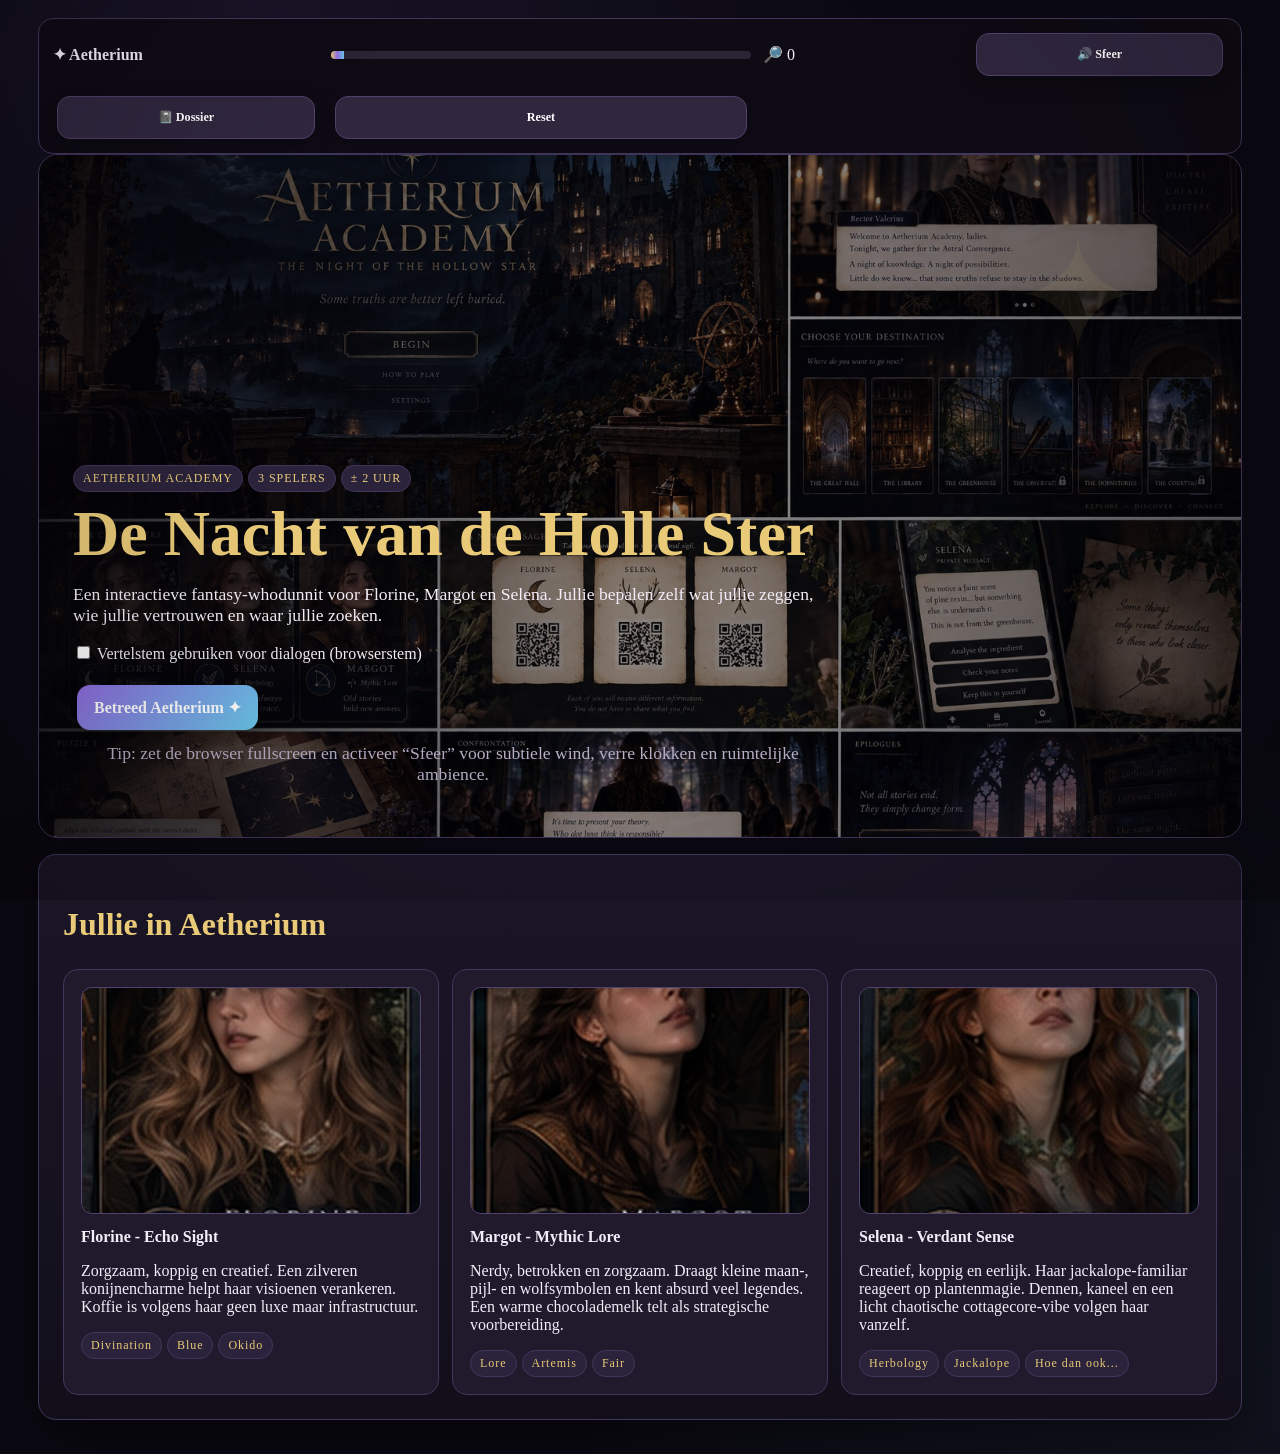
==== index.html @ 53d1f2f3 "eerste draft" ====
<!doctype html><html lang="nl"><head><meta charset="utf-8"><meta name="viewport" content="width=device-width,initial-scale=1">
<title>Aetherium Academy - De Nacht van de Holle Ster</title><link rel="stylesheet" href="assets/style.css"></head><body>
<audio id="ambienceAudio" src="assets/aetherium_ambience.wav" loop preload="auto"></audio>
<audio id="transitionAudio" src="assets/transition_chime.wav" preload="auto"></audio>
<div id="vignette"></div>
<div class="wrap">
<div class="hud"><strong>✦ Aetherium</strong><div class="progress"><div id="progressFill"></div></div><div>🔎 <span id="clueCount">0</span></div><button class="secondary tiny" id="soundBtn" onclick="toggleSound()">🔊 Sfeer</button><button class="secondary tiny" onclick="toggleClueDrawer()">📓 Dossier</button><button class="secondary tiny" onclick="resetGame()">Reset</button></div>

<section id="start" class="scene">
<div class="hero hero-photo" style="background-image:url('assets/academy.jpg')"><div><span class="tag">AETHERIUM ACADEMY</span><span class="tag">3 SPELERS</span><span class="tag">± 2 UUR</span>
<h1>De Nacht van de Holle Ster</h1><p>Een interactieve fantasy-whodunnit voor Florine, Margot en Selena. Jullie bepalen zelf wat jullie zeggen, wie jullie vertrouwen en waar jullie zoeken.</p>
<label><input id="voiceToggle" type="checkbox" style="width:auto"> Vertelstem gebruiken voor dialogen (browserstem)</label><br><br>
<button id="startBtn" disabled onclick="startGame()">Betreed Aetherium ✦</button><p class="choice-note">Tip: zet de browser fullscreen en activeer “Sfeer” voor subtiele wind, verre klokken en ruimtelijke ambience.</p></div></div>
<div class="panel">
<h2>Jullie in Aetherium</h2>
<div class="grid">
<div class="card"><img class="npc-photo" style="aspect-ratio:3/2" src="assets/florine_portrait.jpg"><strong>Florine - Echo Sight</strong><p>Zorgzaam, koppig en creatief. Een zilveren konijnencharme helpt haar visioenen verankeren. Koffie is volgens haar geen luxe maar infrastructuur.</p><span class="tag">Divination</span><span class="tag">Blue</span><span class="tag">Okido</span></div>
<div class="card"><img class="npc-photo" style="aspect-ratio:3/2" src="assets/margot_portrait.jpg"><strong>Margot - Mythic Lore</strong><p>Nerdy, betrokken en zorgzaam. Draagt kleine maan-, pijl- en wolfsymbolen en kent absurd veel legendes. Een warme chocolademelk telt als strategische voorbereiding.</p><span class="tag">Lore</span><span class="tag">Artemis</span><span class="tag">Fair</span></div>
<div class="card"><img class="npc-photo" style="aspect-ratio:3/2" src="assets/selena_portrait.jpg"><strong>Selena - Verdant Sense</strong><p>Creatief, koppig en eerlijk. Haar jackalope-familiar reageert op plantenmagie. Dennen, kaneel en een licht chaotische cottagecore-vibe volgen haar vanzelf.</p><span class="tag">Herbology</span><span class="tag">Jackalope</span><span class="tag">Hoe dan ook...</span></div>
</div></div></section>

<section id="dialogue" class="scene hidden"><div class="dialogue-shell">
<div class="dialogue-stage" id="dialogueStage"></div><div class="timerline" id="dialogueTimer"></div>
<div class="controls"><button id="pauseBtn" class="secondary" onclick="pauseDialogue()">⏸ Pauze</button><button class="secondary" onclick="skipLine()">⏩ Volgende zin</button></div>
</div></section>

<section id="deathBeat" class="scene hidden"><div class="panel center"><div class="icon">🔔</div><h2>23:17</h2><p>De derde klokslag sterft weg. Er volgt een doffe dreun vanuit de noordtoren.</p><button onclick="goDeath()">Naar het observatorium</button></div></section>

<section id="observatory" class="scene hidden"><div class="panel"><h2>Het observatorium</h2><img class="scene-image" src="assets/observatory.jpg" alt="Observatorium van Aetherium">
<p>Onderzoek de scène. Jullie mogen zelf bespreken wat jullie denken; jullie personages krijgen geen voorgeschreven dialoog.</p>
<div class="grid">
<div class="card clickable" data-inspect="cup" onclick="inspect('cup')"><div class="icon">🥂</div><strong>De beker</strong><p>Een klassiek verdacht object.</p></div>
<div class="card clickable" data-inspect="floor" onclick="inspect('floor')"><div class="icon">✦</div><strong>Vloer & lectern</strong><p>Messing, steen en een vreemde verkleuring.</p></div>
<div class="card clickable" data-inspect="lens" onclick="inspect('lens')"><div class="icon">🔭</div><strong>De grote lens</strong><p>Oud mechanisme met gegraveerde markeringen.</p></div>
<div class="card clickable" data-inspect="note" onclick="inspect('note')"><div class="icon">📜</div><strong>Gescheurde notitie</strong><p>Bij Veynes hand.</p></div>
</div><div id="inspectResult" class="notice" style="margin-top:14px">Klik een element om het nader te bekijken.</div>
<br><button id="leaveObs" disabled onclick="leaveObservatory()">Ga verder zodra jullie genoeg bekeken hebben</button></div></section>

<section id="explore1" class="scene hidden"><div class="panel"><h2>Eerste onderzoek</h2><p>Kies twee plaatsen. Wat jullie overslaan, blijft voorlopig onbekend.</p>
<div class="grid">
<div class="card clickable" data-loc="archive" onclick="visit('archive')"><img class="npc-photo" style="aspect-ratio:16/9" src="assets/library.jpg"><div class="icon">📚</div><strong>Verboden Archief</strong><p>Onderhoudsregisters en afgesloten dossiers.</p></div>
<div class="card clickable" data-loc="greenhouse" onclick="visit('greenhouse')"><img class="npc-photo" style="aspect-ratio:16/9" src="assets/greenhouse.jpg"><div class="icon">🌿</div><strong>Maanserre</strong><p>Kruiden, geursporen en glazen kassen.</p></div>
<div class="card clickable" data-loc="alchemy" onclick="visit('alchemy')"><img class="npc-photo" style="aspect-ratio:16/9" src="assets/alchemy.jpg"><div class="icon">⚗️</div><strong>Alchemiepracticum</strong><p>Instrumenten, poeders en studentenwerk.</p></div>
<div class="card clickable" data-loc="hall" onclick="visit('hall')"><img class="npc-photo" style="aspect-ratio:16/9" src="assets/hall.jpg"><div class="icon">🕯️</div><strong>Grote Hal</strong><p>Getuigen, geruchten en halve waarheden.</p></div>
</div><div id="exploreResult" style="margin-top:14px"></div></div></section>

<section id="phone1" class="scene hidden"><div class="panel"><h2>Persoonlijke echo</h2><p>Ieder scant alleen haar eigen QR-code. Lees wat je krijgt in stilte. <strong>Je mag zelf kiezen of je dit deelt.</strong></p>
<div class="phone-grid">
<div class="phone-card"><img class="npc-photo" style="aspect-ratio:3/2;max-height:145px" src="assets/florine_portrait.jpg"><h3>Florine</h3><img id="qr-1-florine"><br><a id="link-1-florine" target="_blank">Open zonder QR</a></div>
<div class="phone-card"><img class="npc-photo" style="aspect-ratio:3/2;max-height:145px" src="assets/margot_portrait.jpg"><h3>Margot</h3><img id="qr-1-margot"><br><a id="link-1-margot" target="_blank">Open zonder QR</a></div>
<div class="phone-card"><img class="npc-photo" style="aspect-ratio:3/2;max-height:145px" src="assets/selena_portrait.jpg"><h3>Selena</h3><img id="qr-1-selena"><br><a id="link-1-selena" target="_blank">Open zonder QR</a></div>
</div><hr><p>Wanneer iedereen klaar is, voer je alleen de code in die op je telefoon staat.</p>
<div class="choicegrid"><input id="1-f" placeholder="Florine code"><input id="1-m" placeholder="Margot code"><input id="1-s" placeholder="Selena code"></div>
<p id="1-error" style="color:var(--red)"></p><button onclick="submitPhone(1)">Verder</button></div></section>

<section id="puzzle1" class="scene hidden"><div class="panel">
<h2>Puzzel 1 - De onbetrouwbare tijdlijn</h2>
<p><span class="printcue">OPEN PRINTBLAD A</span></p>
<p>Dit keer is alleen de klokafwijking vinden niet genoeg. Corrigeer de tijden, tel de looptijden op en bepaal welk toegangsvenster werkelijk bestaat.</p>
<div class="puzzlebox">
<label>1. Afwijking van de foutieve klok</label>
<select id="p1offset"><option value="">Kies...</option><option value="3">3 min</option><option value="5">5 min</option><option value="7">7 min</option><option value="9">9 min</option></select><br><br>
<label>2. Werkelijk bruikbaar toegangsvenster</label>
<select id="p1window"><option value="">Kies...</option><option value="2304-2308">23:04-23:08</option><option value="2308-2312">23:08-23:12</option><option value="2311-2315">23:11-23:15</option><option value="2313-2317">23:13-23:17</option></select><br><br>
<label>3. Wie kan die route zonder extra ward-check nemen?</label>
<select id="p1route"><option value="">Kies...</option><option value="student">Elke student</option><option value="faculty">Alleen docenten</option><option value="prefect">Iemand met verhoogde academietoegang</option><option value="none">Niemand</option></select>
<br><button onclick="checkPuzzle1()">Controleer volledige reconstructie</button><p id="p1feedback"></p>
</div><button id="p1next" disabled onclick="show('puzzle2')">Verder</button></div></section>

<section id="puzzle2" class="scene hidden"><div class="panel">
<h2>Puzzel 2 - Het materiaalprofiel</h2>
<p><span class="printcue">OPEN PRINTBLAD B</span></p>
<p>Koppel drie sporen aan hun meest waarschijnlijke functie. Gebruik ook wat jullie eventueel via persoonlijke informatie weten.</p>
<div class="puzzlebox">
<label>Dennenhars</label><select id="p2a"><option value="">Kies...</option><option value="paper">Conservering / hechting</option><option value="poison">Drinkbaar gif</option><option value="healing">Genezing</option></select><br><br>
<label>Lumenkrijt</label><select id="p2b"><option value="">Kies...</option><option value="alignment">Markering / uitlijning</option><option value="perfume">Parfum</option><option value="sedative">Verdoving</option></select><br><br>
<label>Stabilisatorhars</label><select id="p2c"><option value="">Kies...</option><option value="protection">Bescherming bij instrumentwerk</option><option value="tea">Thee-ingrediënt</option><option value="ink">Schrijfinkt</option></select>
<br><button onclick="checkPuzzle2()">Controleer koppelingen</button><p id="p2feedback"></p>
</div><button id="p2next" disabled onclick="show('social')">Naar de getuigen</button></div></section>

<section id="social" class="scene hidden"><div class="panel">
<h2>Onderzoek de klas</h2>
<p>Iedereen heeft iets te verbergen. Jullie mogen <strong>drie personen uitgebreid spreken</strong>. Kies zelf wie en waarover jullie doorvragen.</p>
<p class="muted">Gesproken: <span id="interviewCount">0</span>/3. Een leugen betekent niet automatisch moord.</p>
<div class="npc-grid">
<div class="npc clickable" data-person="Rowan Vale" onclick="openInterview('Rowan Vale')"><img class="npc-photo" src="assets/rowan.jpg"><div class="npc-name">Rowan Vale</div><div class="npc-role">Duelling Society</div><p>Brutaal, charmant, en aantoonbaar niet altijd waarheidsgetrouw.</p></div>
<div class="npc clickable" data-person="Kestrel Ardan" onclick="openInterview('Kestrel Ardan')"><img class="npc-photo" src="assets/kestrel.jpg"><div class="npc-name">Kestrel Ardan</div><div class="npc-role">Student Archivist</div><p>Heeft toegang tot plekken waar gewone studenten niet horen te komen.</p></div>
<div class="npc clickable" data-person="Maeve Sol" onclick="openInterview('Maeve Sol')"><img class="npc-photo" src="assets/maeve.jpg"><div class="npc-name">Maeve Sol</div><div class="npc-role">Healing Wing</div><p>Haar officiële logboek klopt niet helemaal.</p></div>
<div class="npc clickable" data-person="Elias Thorne" onclick="openInterview('Elias Thorne')"><img class="npc-photo" src="assets/elias.jpg"><div class="npc-name">Elias Thorne</div><div class="npc-role">Alchemy Assistant</div><p>Had toegang tot materiaal dat vanavond opduikt.</p></div>
<div class="npc clickable" data-person="Lyra Voss" onclick="openInterview('Lyra Voss')"><div class="icon">⚜️</div><div class="npc-name">Lyra Voss</div><div class="npc-role">Senior Prefect</div><p>Beheert toegang, wards en disciplinaire registraties.</p></div>
<div class="npc clickable" data-person="Professor Ilyra Fen" onclick="openInterview('Professor Ilyra Fen')"><div class="icon">✦</div><div class="npc-name">Professor Ilyra Fen</div><div class="npc-role">Transmutation</div><p>Heeft al één verklaring moeten corrigeren.</p></div>
</div>
<div class="notice" style="margin-top:15px">Na drie gesprekken verschijnt automatisch het volgende persoonlijke moment wanneer jullie terugkeren naar dit scherm.</div>
</div></section>

<section id="interviewScene" class="scene hidden"><div class="panel">
<h2 id="interviewName">Getuige</h2>
<p>Jullie bepalen zelf hoe jullie reageren. Kies alleen welk onderwerp jullie aansnijden; de website schrijft niets voor namens Florine, Margot of Selena.</p>
<div class="choicegrid">
<button onclick="askInterview('timeline')">Vraag naar tijd & locatie</button>
<button onclick="askInterview('victim')">Vraag naar Veyne</button>
<button onclick="askInterview('secret')">Confronteer met wat niet klopt</button>
</div>
<div id="interviewResponses" class="dialogue-stage" style="min-height:260px;margin-top:15px"></div>
<button id="interviewDone" class="hidden" onclick="leaveInterview()">Gesprek afronden</button>
</div></section>

<section id="phone2" class="scene hidden"><div class="panel"><h2>Wie zoek je op?</h2><p>Scan je persoonlijke QR. Kies privé bij wie jij antwoorden zou zoeken.</p>
<div class="phone-grid">
<div class="phone-card"><img class="npc-photo" style="aspect-ratio:3/2;max-height:145px" src="assets/florine_portrait.jpg"><h3>Florine</h3><img id="qr-2-florine"><br><a id="link-2-florine" target="_blank">Open</a></div>
<div class="phone-card"><img class="npc-photo" style="aspect-ratio:3/2;max-height:145px" src="assets/margot_portrait.jpg"><h3>Margot</h3><img id="qr-2-margot"><br><a id="link-2-margot" target="_blank">Open</a></div>
<div class="phone-card"><img class="npc-photo" style="aspect-ratio:3/2;max-height:145px" src="assets/selena_portrait.jpg"><h3>Selena</h3><img id="qr-2-selena"><br><a id="link-2-selena" target="_blank">Open</a></div></div>
<hr><div class="choicegrid"><input id="2-f" placeholder="Florine code"><input id="2-m" placeholder="Margot code"><input id="2-s" placeholder="Selena code"></div>
<p id="2-error" style="color:var(--red)"></p><button onclick="submitPhone(2)">Verder</button></div></section>

<section id="puzzle3" class="scene hidden"><div class="panel"><h2>Puzzel 3 - Het verborgen onderhoudssigil</h2>
<p><span class="printcue">OPEN PRINTBLAD C</span></p><p>Knip of leg de drie fragmenten over elkaar volgens de maansymbolen. Er verschijnt één woord.</p>
<div class="puzzlebox"><input id="p3answer" placeholder="Welk woord verschijnt?"><button onclick="checkPuzzle3()">Controleer</button><p id="p3feedback"></p></div>
<button id="p3next" disabled onclick="beginTwist()">Verder</button></div></section>

<section id="splitChoice" class="scene hidden"><div class="panel"><h2>De toren reageert</h2><p>Jullie beslissen zelf hoe jullie handelen.</p>
<div class="choicegrid"><button onclick="chooseSplit('together')">Blijf samen en ga omhoog</button><button onclick="chooseSplit('pair')">Twee naar de toren, één naar het archief</button><button onclick="chooseSplit('split')">Splits volledig op</button></div></div></section>

<section id="phone3" class="scene hidden"><div class="panel"><h2>Individuele scène</h2><p>Iedere speler krijgt nu iets anders te zien. Houd je telefoon bij je; daarna komen jullie terug samen.</p>
<div class="phone-grid">
<div class="phone-card"><img class="npc-photo" style="aspect-ratio:3/2;max-height:145px" src="assets/florine_portrait.jpg"><h3>Florine</h3><img id="qr-3-florine"><br><a id="link-3-florine" target="_blank">Open</a></div>
<div class="phone-card"><img class="npc-photo" style="aspect-ratio:3/2;max-height:145px" src="assets/margot_portrait.jpg"><h3>Margot</h3><img id="qr-3-margot"><br><a id="link-3-margot" target="_blank">Open</a></div>
<div class="phone-card"><img class="npc-photo" style="aspect-ratio:3/2;max-height:145px" src="assets/selena_portrait.jpg"><h3>Selena</h3><img id="qr-3-selena"><br><a id="link-3-selena" target="_blank">Open</a></div></div>
<hr><div class="choicegrid"><input id="3-f" placeholder="Florine code"><input id="3-m" placeholder="Margot code"><input id="3-s" placeholder="Selena code"></div>
<p id="3-error" style="color:var(--red)"></p><button onclick="submitPhone(3)">Herenig de groep</button></div></section>

<section id="puzzle4" class="scene hidden"><div class="panel">
<h2>Puzzel 4 - Wie liegt, en waarom?</h2>
<p><span class="printcue">OPEN PRINTBLAD D</span></p>
<p>Niet één maar meerdere verklaringen bevatten een probleem. Combineer architectuur, toegang en nevengeheimen.</p>
<div class="puzzlebox">
<label>1. Welke uitspraak bevat een fysiek onmogelijk lichtdetail?</label>
<select id="p4impossible"><option value="">Kies...</option><option value="fenlight">De uitspraak over de oostcorridor</option><option value="maevelog">De infirmary-uitspraak</option><option value="eliasmat">De materiaaluitspraak</option></select><br><br>
<label>2. Welke andere uitspraak botst met een officieel register, maar kan door een verborgen route verklaard worden?</label>
<select id="p4conflict"><option value="">Kies...</option><option value="rowanlog">De trap-/prefectlog</option><option value="fenlight">De raamrichting</option><option value="eliasmat">Het practicumregister</option></select><br><br>
<label>3. Wat is de juiste detectiveconclusie?</label>
<select id="p4conclusion"><option value="">Kies...</option><option value="killer">Iedere leugenaar is dader</option><option value="secrets">Verschillende leugens kunnen verschillende geheimen beschermen</option><option value="ignore">Getuigenverklaringen zijn nutteloos</option></select>
<button onclick="checkPuzzle4()">Controleer redenering</button><p id="p4feedback"></p>
</div><button id="p4next" disabled onclick="show('evidenceBoard')">Naar de reconstructie</button></div></section>

<section id="evidenceBoard" class="scene hidden"><div class="panel"><h2>Puzzel 5 - Reconstructie</h2>
<p><span class="printcue">OPEN PRINTBLAD E</span></p><p>Dit is geen codepuzzel. Leg alle kernbevindingen samen. Jullie mogen discussiëren zolang jullie willen.</p>
<div class="evidence">
<div class="ev">✦ Brandspoor op een onverwachte plaats</div><div class="ev">🕰️ Eén klok liegt</div><div class="ev">⚗️ Materiaalsporen hebben een technische functie</div><div class="ev">◐ Onderhoudssigil</div><div class="ev">🪟 Eén verklaring botst met de architectuur</div>
</div><br><button onclick="finalSetup()">Wij zijn klaar om iemand te beschuldigen</button></div></section>

<section id="accuse" class="scene hidden"><div class="panel"><h2>De beschuldiging</h2><p>Kies samen. Jullie moeten dader, methode én motief juist hebben.</p>
<div class="grid">
<div><label>Wie?</label><select id="accCulprit"><option value="">Kies...</option><option>Rowan Vale</option><option>Kestrel Ardan</option><option>Maeve Sol</option><option>Elias Thorne</option><option>Lyra Voss</option><option>Professor Ilyra Fen</option><option>Rector Cael</option></select></div>
<div><label>Hoe?</label><select id="accMethod"><option value="">Kies...</option><option value="poison">Vergif in Veynes drank</option><option value="lens">Sabotage van astronomische apparatuur</option><option value="spell">Directe aanvalsspreuk</option><option value="artifact">Vervloekt draagbaar artefact</option></select></div>
<div><label>Waarom?</label><select id="accMotive"><option value="">Kies...</option><option value="jealousy">Romantische jaloezie</option><option value="grades">Wraak om beoordelingen</option><option value="expose">Voorkomen dat Veyne een geheim onthulde</option><option value="inherit">Erfenis / geld</option></select></div>
</div><button class="danger" onclick="accuse()">Dien de beschuldiging in</button><p id="accFeedback"></p><button id="revealBtn" class="hidden" onclick="reveal()">Onthul de waarheid</button></div></section>

<section id="revealScene" class="scene hidden"><div class="panel"><div id="revealText"></div><hr><h2>En daarna...</h2><div id="epilogues" class="grid"></div><p class="center muted">Einde van De Nacht van de Holle Ster.</p></div></section>

<div id="clueDrawer" class="clue-drawer hidden">
  <div class="clue-drawer-inner">
    <div class="drawer-head"><h2>Onderzoeksdossier</h2><button class="secondary" onclick="toggleClueDrawer()">Sluit</button></div>
    <p class="muted">Alleen bevindingen die jullie werkelijk ontdekt hebben verschijnen hier.</p>
    <div id="drawerEvidence" class="evidence"></div>
  </div>
</div>
</div><script src="assets/game.js"></script></body></html>
---- assets/style.css ----
:root{
  --bg:#0b0912; --panel:#171321; --panel2:#211a2d; --line:#43365c;
  --text:#f3edf8; --muted:#b8aec6; --gold:#e9ca78; --violet:#916de0;
  --cyan:#68c7e9; --green:#7fd09b; --red:#d77385; --shadow:rgba(0,0,0,.5);
}
*{box-sizing:border-box}
html,body{margin:0;min-height:100%;background:
 radial-gradient(circle at 20% 0%,rgba(145,109,224,.10),transparent 34%),
 radial-gradient(circle at 90% 90%,rgba(104,199,233,.07),transparent 34%),var(--bg);
 color:var(--text);font-family:Georgia,"Times New Roman",serif}
body{min-height:100vh}
a{color:var(--cyan)}
.wrap{max-width:1240px;margin:auto;padding:18px}
.hidden{display:none!important}
.center{text-align:center}.muted{color:var(--muted)}.small{font-size:.88rem}.tiny{font-size:.76rem}
.panel{background:linear-gradient(180deg,rgba(27,22,39,.97),rgba(18,15,27,.97));
 border:1px solid var(--line);border-radius:18px;padding:24px;margin:16px 0;
 box-shadow:0 18px 60px var(--shadow)}
.hero{min-height:67vh;border-radius:20px;border:1px solid var(--line);display:flex;align-items:end;
 padding:34px;background:
 linear-gradient(rgba(5,5,10,.10),rgba(5,5,10,.86)),
 radial-gradient(circle at 50% 15%,rgba(98,84,146,.65),rgba(16,12,25,.9) 42%,#08070c 85%);
 position:relative;overflow:hidden}
.hero:after{content:"✦";position:absolute;right:8%;top:7%;font-size:10rem;color:rgba(233,202,120,.08)}
.hero h1{font-size:clamp(2.2rem,5vw,4.6rem);line-height:1;margin:10px 0;color:var(--gold)}
.hero p{font-size:1.1rem;max-width:760px}
h1,h2,h3{font-weight:600}h2{color:var(--gold);font-size:2rem}
.tag{display:inline-block;padding:5px 9px;border-radius:999px;background:#2b233b;color:var(--gold);
 border:1px solid var(--line);font-size:.75rem;letter-spacing:.08em;margin-right:5px}
button{font:inherit;cursor:pointer;border:0;border-radius:13px;padding:13px 17px;color:white;font-weight:bold;
 background:linear-gradient(135deg,var(--violet),var(--cyan));box-shadow:0 6px 18px rgba(0,0,0,.25);
 transition:.18s;margin:4px}
button:hover{transform:translateY(-1px)}
button.secondary{background:#30273f;border:1px solid #504169}
button.danger{background:linear-gradient(135deg,#8b3a50,#ce687b)}
button:disabled{opacity:.35;cursor:not-allowed;transform:none}
.hud{position:sticky;top:8px;z-index:50;display:grid;grid-template-columns:auto minmax(120px,420px) auto auto;
 gap:12px;align-items:center;background:rgba(15,12,22,.95);backdrop-filter:blur(10px);
 border:1px solid var(--line);border-radius:15px;padding:10px 14px}
.progress{height:8px;background:#2a2434;border-radius:999px;overflow:hidden}
.progress div{height:100%;width:3%;background:linear-gradient(90deg,var(--gold),var(--violet),var(--cyan));transition:.5s}
.dialogue-shell{min-height:72vh;display:flex;flex-direction:column;justify-content:flex-end}
.dialogue-stage{min-height:500px;border-radius:17px;padding:26px;display:flex;flex-direction:column;justify-content:flex-end;
 background:linear-gradient(rgba(7,6,10,.22),rgba(7,6,10,.76)),
 radial-gradient(circle at 50% 20%,#312646,#14101f 58%,#0d0b12);border:1px solid var(--line)}
.bubble{max-width:78%;padding:15px 18px;border-radius:16px;margin:8px 0;background:#29213b;border:1px solid #4b3c68;
 box-shadow:0 10px 25px rgba(0,0,0,.22);opacity:0;transform:translateY(10px);animation:bubblein .32s forwards}
.bubble.alt{align-self:flex-end;background:#203247}.bubble.narrator{max-width:90%;align-self:center;text-align:center;background:rgba(18,14,27,.88);
 border-color:#66537f;font-style:italic}
.speaker{display:block;color:var(--gold);font-size:.78rem;letter-spacing:.08em;text-transform:uppercase;margin-bottom:5px}
@keyframes bubblein{to{opacity:1;transform:none}}
.timerline{height:3px;background:#2d253b;border-radius:99px;overflow:hidden;margin-top:12px}
.timerline div{height:100%;background:var(--gold);width:100%;transform-origin:left;animation:shrink var(--dur) linear forwards}
.controls{display:flex;justify-content:center;gap:7px;flex-wrap:wrap;margin-top:12px}
.grid{display:grid;grid-template-columns:repeat(auto-fit,minmax(230px,1fr));gap:13px}
.card{background:var(--panel2);border:1px solid var(--line);border-radius:15px;padding:17px;transition:.18s}
.card.clickable{cursor:pointer}.card.clickable:hover{border-color:var(--gold);transform:translateY(-2px)}
.card.used{opacity:.38;pointer-events:none}.icon{font-size:2rem}
.npc-grid{display:grid;grid-template-columns:repeat(auto-fit,minmax(190px,1fr));gap:12px}
.npc{padding:15px;background:#211a2e;border:1px solid var(--line);border-radius:15px;cursor:pointer}
.npc:hover{border-color:var(--gold)}.npc strong{color:#fff}
.choicegrid{display:grid;grid-template-columns:repeat(auto-fit,minmax(220px,1fr));gap:11px}
.choicegrid button{min-height:72px}
.evidence{display:grid;grid-template-columns:repeat(auto-fit,minmax(180px,1fr));gap:10px}
.ev{border:1px dashed #69577f;background:#1b1725;border-radius:12px;padding:13px}
.ev.locked{filter:blur(5px);opacity:.35;user-select:none}
.notice{border-left:4px solid var(--gold);background:rgba(233,202,120,.07);padding:13px 15px;border-radius:9px}
.phone-grid{display:grid;grid-template-columns:repeat(3,1fr);gap:14px}
.phone-card{text-align:center;padding:15px;border:1px solid var(--line);border-radius:14px;background:#20192a}
.phone-card img{width:190px;height:190px;background:white;padding:8px;border-radius:10px}
input,select{width:100%;background:#100d16;color:var(--text);border:1px solid var(--line);border-radius:10px;padding:12px;font:inherit}
.puzzlebox{padding:20px;border:1px solid #66537f;border-radius:15px;background:#171320}
.bigcode{font-size:2.2rem;letter-spacing:.12em;color:var(--gold)}
.printcue{display:inline-block;padding:7px 10px;border:1px solid #7a648f;border-radius:8px;background:#241c30;color:#eacb7a}
hr{border:0;border-top:1px solid var(--line);margin:20px 0}
.flash{animation:flash 1.1s 2}@keyframes flash{0%,100%{filter:none}50%{filter:brightness(2.4)}}
.shake{animation:shake .5s}@keyframes shake{25%{transform:translateX(6px)}50%{transform:translateX(-5px)}75%{transform:translateX(3px)}}
@media(max-width:760px){
 .wrap{padding:10px}.hud{grid-template-columns:1fr auto}.hud .progress{grid-column:1/-1}
 .phone-grid{grid-template-columns:1fr}.dialogue-stage{min-height:440px}.bubble{max-width:95%}
}

/* --- visual refinement --- */
.scene-image{
  width:100%; max-height:430px; object-fit:cover; border-radius:16px;
  border:1px solid var(--line); margin:12px 0 18px; box-shadow:0 18px 45px rgba(0,0,0,.38)
}
.hero-photo{
  min-height:76vh; background-position:center!important; background-size:cover!important;
}
.hero-photo:before{
  content:"";position:absolute;inset:0;background:linear-gradient(90deg,rgba(5,4,9,.88) 0%,rgba(5,4,9,.45) 48%,rgba(5,4,9,.62) 100%);
}
.hero-photo>div{position:relative;z-index:2;max-width:760px}
.fade-scene{animation:sceneFade .7s ease both}
@keyframes sceneFade{from{opacity:0;transform:scale(.995)}to{opacity:1;transform:none}}
.npc-photo{width:100%;aspect-ratio:3/4;object-fit:cover;border-radius:11px;margin-bottom:10px;border:1px solid #51436b}
.npc-name{font-size:1.05rem;color:#fff}
.npc-role{font-size:.78rem;color:var(--gold);letter-spacing:.04em}
.player-banner{display:grid;grid-template-columns:135px 1fr;gap:18px;align-items:center}
.player-banner img{width:135px;height:180px;object-fit:cover;border-radius:13px;border:1px solid var(--line)}
.screen-caption{font-style:italic;color:#d8cde4;margin:6px 0 17px}
.dialogue-stage.has-bg{
 background-position:center;background-size:cover;position:relative;overflow:hidden
}
.dialogue-stage.has-bg:before{
 content:"";position:absolute;inset:0;background:linear-gradient(rgba(8,6,12,.28),rgba(8,6,12,.77))
}
.dialogue-stage.has-bg .bubble{position:relative;z-index:2}
.choice-note{font-size:.84rem;color:var(--muted);text-align:center;margin-top:9px}

/* Final polish */
body::before{
 content:"";position:fixed;inset:0;pointer-events:none;z-index:9998;
 background:radial-gradient(circle at 50% 40%,transparent 48%,rgba(0,0,0,.22) 100%);
}
#vignette{position:fixed;inset:0;z-index:9997;pointer-events:none;opacity:0;background:white}
#vignette.flash-now{animation:lightning .55s ease}
@keyframes lightning{0%,100%{opacity:0}15%{opacity:.18}25%{opacity:0}38%{opacity:.09}55%{opacity:0}}
.clue-drawer{position:fixed;inset:0;background:rgba(4,3,7,.72);backdrop-filter:blur(8px);z-index:1000;padding:4vh 5vw}
.clue-drawer-inner{max-width:1050px;height:92vh;overflow:auto;margin:auto;background:linear-gradient(180deg,#181221,#0e0b14);
 border:1px solid #66537f;border-radius:18px;padding:22px;box-shadow:0 22px 90px rgba(0,0,0,.65)}
.drawer-head{display:flex;justify-content:space-between;align-items:center;gap:12px;position:sticky;top:-22px;background:#15101d;padding:14px 0;z-index:2}
.dialogue-stage .bubble:last-child{outline:1px solid rgba(233,202,120,.18)}
.card.clickable::after{content:"";position:absolute;inset:0;border-radius:15px;box-shadow:inset 0 0 0 0 rgba(233,202,120,.18);transition:.25s}
.card.clickable{position:relative;overflow:hidden}.card.clickable:hover::after{box-shadow:inset 0 0 0 2px rgba(233,202,120,.20)}
.phone-card{box-shadow:inset 0 0 30px rgba(145,109,224,.035)}
.phone-card img[id^="qr-"]{box-shadow:0 5px 20px rgba(0,0,0,.35)}
@media(prefers-reduced-motion:reduce){*{animation-duration:.01ms!important;scroll-behavior:auto!important}}
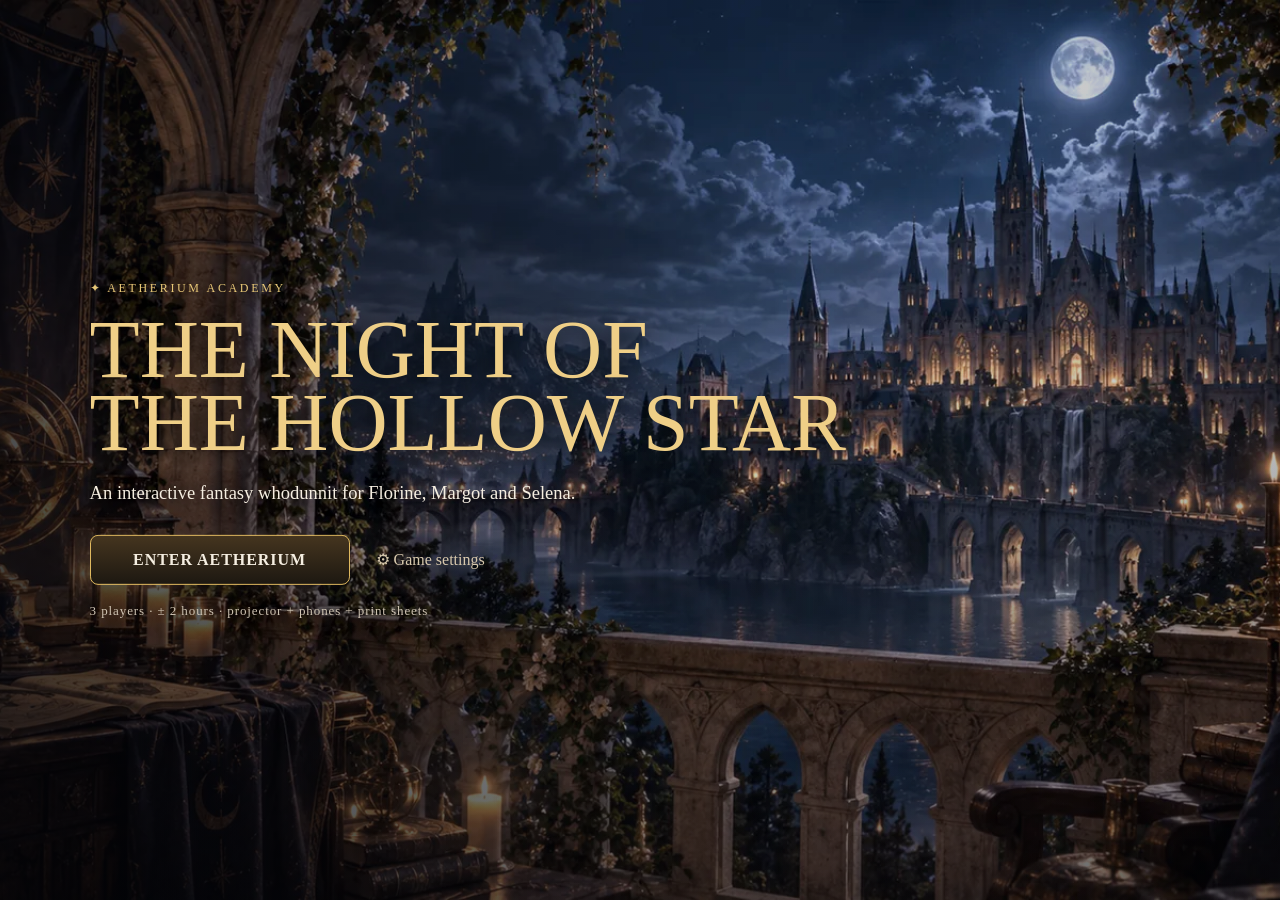
==== commit 1e68d921: "Add files via upload" ====
--- a/index.html
+++ b/index.html
@@ -1,168 +1,1326 @@
-<!doctype html><html lang="nl"><head><meta charset="utf-8"><meta name="viewport" content="width=device-width,initial-scale=1">
-<title>Aetherium Academy - De Nacht van de Holle Ster</title><link rel="stylesheet" href="assets/style.css"></head><body>
-<audio id="ambienceAudio" src="assets/aetherium_ambience.wav" loop preload="auto"></audio>
-<audio id="transitionAudio" src="assets/transition_chime.wav" preload="auto"></audio>
-<div id="vignette"></div>
-<div class="wrap">
-<div class="hud"><strong>✦ Aetherium</strong><div class="progress"><div id="progressFill"></div></div><div>🔎 <span id="clueCount">0</span></div><button class="secondary tiny" id="soundBtn" onclick="toggleSound()">🔊 Sfeer</button><button class="secondary tiny" onclick="toggleClueDrawer()">📓 Dossier</button><button class="secondary tiny" onclick="resetGame()">Reset</button></div>
-
-<section id="start" class="scene">
-<div class="hero hero-photo" style="background-image:url('assets/academy.jpg')"><div><span class="tag">AETHERIUM ACADEMY</span><span class="tag">3 SPELERS</span><span class="tag">± 2 UUR</span>
-<h1>De Nacht van de Holle Ster</h1><p>Een interactieve fantasy-whodunnit voor Florine, Margot en Selena. Jullie bepalen zelf wat jullie zeggen, wie jullie vertrouwen en waar jullie zoeken.</p>
-<label><input id="voiceToggle" type="checkbox" style="width:auto"> Vertelstem gebruiken voor dialogen (browserstem)</label><br><br>
-<button id="startBtn" disabled onclick="startGame()">Betreed Aetherium ✦</button><p class="choice-note">Tip: zet de browser fullscreen en activeer “Sfeer” voor subtiele wind, verre klokken en ruimtelijke ambience.</p></div></div>
-<div class="panel">
-<h2>Jullie in Aetherium</h2>
-<div class="grid">
-<div class="card"><img class="npc-photo" style="aspect-ratio:3/2" src="assets/florine_portrait.jpg"><strong>Florine - Echo Sight</strong><p>Zorgzaam, koppig en creatief. Een zilveren konijnencharme helpt haar visioenen verankeren. Koffie is volgens haar geen luxe maar infrastructuur.</p><span class="tag">Divination</span><span class="tag">Blue</span><span class="tag">Okido</span></div>
-<div class="card"><img class="npc-photo" style="aspect-ratio:3/2" src="assets/margot_portrait.jpg"><strong>Margot - Mythic Lore</strong><p>Nerdy, betrokken en zorgzaam. Draagt kleine maan-, pijl- en wolfsymbolen en kent absurd veel legendes. Een warme chocolademelk telt als strategische voorbereiding.</p><span class="tag">Lore</span><span class="tag">Artemis</span><span class="tag">Fair</span></div>
-<div class="card"><img class="npc-photo" style="aspect-ratio:3/2" src="assets/selena_portrait.jpg"><strong>Selena - Verdant Sense</strong><p>Creatief, koppig en eerlijk. Haar jackalope-familiar reageert op plantenmagie. Dennen, kaneel en een licht chaotische cottagecore-vibe volgen haar vanzelf.</p><span class="tag">Herbology</span><span class="tag">Jackalope</span><span class="tag">Hoe dan ook...</span></div>
-</div></div></section>
-
-<section id="dialogue" class="scene hidden"><div class="dialogue-shell">
-<div class="dialogue-stage" id="dialogueStage"></div><div class="timerline" id="dialogueTimer"></div>
-<div class="controls"><button id="pauseBtn" class="secondary" onclick="pauseDialogue()">⏸ Pauze</button><button class="secondary" onclick="skipLine()">⏩ Volgende zin</button></div>
-</div></section>
-
-<section id="deathBeat" class="scene hidden"><div class="panel center"><div class="icon">🔔</div><h2>23:17</h2><p>De derde klokslag sterft weg. Er volgt een doffe dreun vanuit de noordtoren.</p><button onclick="goDeath()">Naar het observatorium</button></div></section>
-
-<section id="observatory" class="scene hidden"><div class="panel"><h2>Het observatorium</h2><img class="scene-image" src="assets/observatory.jpg" alt="Observatorium van Aetherium">
-<p>Onderzoek de scène. Jullie mogen zelf bespreken wat jullie denken; jullie personages krijgen geen voorgeschreven dialoog.</p>
-<div class="grid">
-<div class="card clickable" data-inspect="cup" onclick="inspect('cup')"><div class="icon">🥂</div><strong>De beker</strong><p>Een klassiek verdacht object.</p></div>
-<div class="card clickable" data-inspect="floor" onclick="inspect('floor')"><div class="icon">✦</div><strong>Vloer & lectern</strong><p>Messing, steen en een vreemde verkleuring.</p></div>
-<div class="card clickable" data-inspect="lens" onclick="inspect('lens')"><div class="icon">🔭</div><strong>De grote lens</strong><p>Oud mechanisme met gegraveerde markeringen.</p></div>
-<div class="card clickable" data-inspect="note" onclick="inspect('note')"><div class="icon">📜</div><strong>Gescheurde notitie</strong><p>Bij Veynes hand.</p></div>
-</div><div id="inspectResult" class="notice" style="margin-top:14px">Klik een element om het nader te bekijken.</div>
-<br><button id="leaveObs" disabled onclick="leaveObservatory()">Ga verder zodra jullie genoeg bekeken hebben</button></div></section>
-
-<section id="explore1" class="scene hidden"><div class="panel"><h2>Eerste onderzoek</h2><p>Kies twee plaatsen. Wat jullie overslaan, blijft voorlopig onbekend.</p>
-<div class="grid">
-<div class="card clickable" data-loc="archive" onclick="visit('archive')"><img class="npc-photo" style="aspect-ratio:16/9" src="assets/library.jpg"><div class="icon">📚</div><strong>Verboden Archief</strong><p>Onderhoudsregisters en afgesloten dossiers.</p></div>
-<div class="card clickable" data-loc="greenhouse" onclick="visit('greenhouse')"><img class="npc-photo" style="aspect-ratio:16/9" src="assets/greenhouse.jpg"><div class="icon">🌿</div><strong>Maanserre</strong><p>Kruiden, geursporen en glazen kassen.</p></div>
-<div class="card clickable" data-loc="alchemy" onclick="visit('alchemy')"><img class="npc-photo" style="aspect-ratio:16/9" src="assets/alchemy.jpg"><div class="icon">⚗️</div><strong>Alchemiepracticum</strong><p>Instrumenten, poeders en studentenwerk.</p></div>
-<div class="card clickable" data-loc="hall" onclick="visit('hall')"><img class="npc-photo" style="aspect-ratio:16/9" src="assets/hall.jpg"><div class="icon">🕯️</div><strong>Grote Hal</strong><p>Getuigen, geruchten en halve waarheden.</p></div>
-</div><div id="exploreResult" style="margin-top:14px"></div></div></section>
-
-<section id="phone1" class="scene hidden"><div class="panel"><h2>Persoonlijke echo</h2><p>Ieder scant alleen haar eigen QR-code. Lees wat je krijgt in stilte. <strong>Je mag zelf kiezen of je dit deelt.</strong></p>
-<div class="phone-grid">
-<div class="phone-card"><img class="npc-photo" style="aspect-ratio:3/2;max-height:145px" src="assets/florine_portrait.jpg"><h3>Florine</h3><img id="qr-1-florine"><br><a id="link-1-florine" target="_blank">Open zonder QR</a></div>
-<div class="phone-card"><img class="npc-photo" style="aspect-ratio:3/2;max-height:145px" src="assets/margot_portrait.jpg"><h3>Margot</h3><img id="qr-1-margot"><br><a id="link-1-margot" target="_blank">Open zonder QR</a></div>
-<div class="phone-card"><img class="npc-photo" style="aspect-ratio:3/2;max-height:145px" src="assets/selena_portrait.jpg"><h3>Selena</h3><img id="qr-1-selena"><br><a id="link-1-selena" target="_blank">Open zonder QR</a></div>
-</div><hr><p>Wanneer iedereen klaar is, voer je alleen de code in die op je telefoon staat.</p>
-<div class="choicegrid"><input id="1-f" placeholder="Florine code"><input id="1-m" placeholder="Margot code"><input id="1-s" placeholder="Selena code"></div>
-<p id="1-error" style="color:var(--red)"></p><button onclick="submitPhone(1)">Verder</button></div></section>
-
-<section id="puzzle1" class="scene hidden"><div class="panel">
-<h2>Puzzel 1 - De onbetrouwbare tijdlijn</h2>
-<p><span class="printcue">OPEN PRINTBLAD A</span></p>
-<p>Dit keer is alleen de klokafwijking vinden niet genoeg. Corrigeer de tijden, tel de looptijden op en bepaal welk toegangsvenster werkelijk bestaat.</p>
-<div class="puzzlebox">
-<label>1. Afwijking van de foutieve klok</label>
-<select id="p1offset"><option value="">Kies...</option><option value="3">3 min</option><option value="5">5 min</option><option value="7">7 min</option><option value="9">9 min</option></select><br><br>
-<label>2. Werkelijk bruikbaar toegangsvenster</label>
-<select id="p1window"><option value="">Kies...</option><option value="2304-2308">23:04-23:08</option><option value="2308-2312">23:08-23:12</option><option value="2311-2315">23:11-23:15</option><option value="2313-2317">23:13-23:17</option></select><br><br>
-<label>3. Wie kan die route zonder extra ward-check nemen?</label>
-<select id="p1route"><option value="">Kies...</option><option value="student">Elke student</option><option value="faculty">Alleen docenten</option><option value="prefect">Iemand met verhoogde academietoegang</option><option value="none">Niemand</option></select>
-<br><button onclick="checkPuzzle1()">Controleer volledige reconstructie</button><p id="p1feedback"></p>
-</div><button id="p1next" disabled onclick="show('puzzle2')">Verder</button></div></section>
-
-<section id="puzzle2" class="scene hidden"><div class="panel">
-<h2>Puzzel 2 - Het materiaalprofiel</h2>
-<p><span class="printcue">OPEN PRINTBLAD B</span></p>
-<p>Koppel drie sporen aan hun meest waarschijnlijke functie. Gebruik ook wat jullie eventueel via persoonlijke informatie weten.</p>
-<div class="puzzlebox">
-<label>Dennenhars</label><select id="p2a"><option value="">Kies...</option><option value="paper">Conservering / hechting</option><option value="poison">Drinkbaar gif</option><option value="healing">Genezing</option></select><br><br>
-<label>Lumenkrijt</label><select id="p2b"><option value="">Kies...</option><option value="alignment">Markering / uitlijning</option><option value="perfume">Parfum</option><option value="sedative">Verdoving</option></select><br><br>
-<label>Stabilisatorhars</label><select id="p2c"><option value="">Kies...</option><option value="protection">Bescherming bij instrumentwerk</option><option value="tea">Thee-ingrediënt</option><option value="ink">Schrijfinkt</option></select>
-<br><button onclick="checkPuzzle2()">Controleer koppelingen</button><p id="p2feedback"></p>
-</div><button id="p2next" disabled onclick="show('social')">Naar de getuigen</button></div></section>
-
-<section id="social" class="scene hidden"><div class="panel">
-<h2>Onderzoek de klas</h2>
-<p>Iedereen heeft iets te verbergen. Jullie mogen <strong>drie personen uitgebreid spreken</strong>. Kies zelf wie en waarover jullie doorvragen.</p>
-<p class="muted">Gesproken: <span id="interviewCount">0</span>/3. Een leugen betekent niet automatisch moord.</p>
-<div class="npc-grid">
-<div class="npc clickable" data-person="Rowan Vale" onclick="openInterview('Rowan Vale')"><img class="npc-photo" src="assets/rowan.jpg"><div class="npc-name">Rowan Vale</div><div class="npc-role">Duelling Society</div><p>Brutaal, charmant, en aantoonbaar niet altijd waarheidsgetrouw.</p></div>
-<div class="npc clickable" data-person="Kestrel Ardan" onclick="openInterview('Kestrel Ardan')"><img class="npc-photo" src="assets/kestrel.jpg"><div class="npc-name">Kestrel Ardan</div><div class="npc-role">Student Archivist</div><p>Heeft toegang tot plekken waar gewone studenten niet horen te komen.</p></div>
-<div class="npc clickable" data-person="Maeve Sol" onclick="openInterview('Maeve Sol')"><img class="npc-photo" src="assets/maeve.jpg"><div class="npc-name">Maeve Sol</div><div class="npc-role">Healing Wing</div><p>Haar officiële logboek klopt niet helemaal.</p></div>
-<div class="npc clickable" data-person="Elias Thorne" onclick="openInterview('Elias Thorne')"><img class="npc-photo" src="assets/elias.jpg"><div class="npc-name">Elias Thorne</div><div class="npc-role">Alchemy Assistant</div><p>Had toegang tot materiaal dat vanavond opduikt.</p></div>
-<div class="npc clickable" data-person="Lyra Voss" onclick="openInterview('Lyra Voss')"><div class="icon">⚜️</div><div class="npc-name">Lyra Voss</div><div class="npc-role">Senior Prefect</div><p>Beheert toegang, wards en disciplinaire registraties.</p></div>
-<div class="npc clickable" data-person="Professor Ilyra Fen" onclick="openInterview('Professor Ilyra Fen')"><div class="icon">✦</div><div class="npc-name">Professor Ilyra Fen</div><div class="npc-role">Transmutation</div><p>Heeft al één verklaring moeten corrigeren.</p></div>
-</div>
-<div class="notice" style="margin-top:15px">Na drie gesprekken verschijnt automatisch het volgende persoonlijke moment wanneer jullie terugkeren naar dit scherm.</div>
-</div></section>
-
-<section id="interviewScene" class="scene hidden"><div class="panel">
-<h2 id="interviewName">Getuige</h2>
-<p>Jullie bepalen zelf hoe jullie reageren. Kies alleen welk onderwerp jullie aansnijden; de website schrijft niets voor namens Florine, Margot of Selena.</p>
-<div class="choicegrid">
-<button onclick="askInterview('timeline')">Vraag naar tijd & locatie</button>
-<button onclick="askInterview('victim')">Vraag naar Veyne</button>
-<button onclick="askInterview('secret')">Confronteer met wat niet klopt</button>
-</div>
-<div id="interviewResponses" class="dialogue-stage" style="min-height:260px;margin-top:15px"></div>
-<button id="interviewDone" class="hidden" onclick="leaveInterview()">Gesprek afronden</button>
-</div></section>
-
-<section id="phone2" class="scene hidden"><div class="panel"><h2>Wie zoek je op?</h2><p>Scan je persoonlijke QR. Kies privé bij wie jij antwoorden zou zoeken.</p>
-<div class="phone-grid">
-<div class="phone-card"><img class="npc-photo" style="aspect-ratio:3/2;max-height:145px" src="assets/florine_portrait.jpg"><h3>Florine</h3><img id="qr-2-florine"><br><a id="link-2-florine" target="_blank">Open</a></div>
-<div class="phone-card"><img class="npc-photo" style="aspect-ratio:3/2;max-height:145px" src="assets/margot_portrait.jpg"><h3>Margot</h3><img id="qr-2-margot"><br><a id="link-2-margot" target="_blank">Open</a></div>
-<div class="phone-card"><img class="npc-photo" style="aspect-ratio:3/2;max-height:145px" src="assets/selena_portrait.jpg"><h3>Selena</h3><img id="qr-2-selena"><br><a id="link-2-selena" target="_blank">Open</a></div></div>
-<hr><div class="choicegrid"><input id="2-f" placeholder="Florine code"><input id="2-m" placeholder="Margot code"><input id="2-s" placeholder="Selena code"></div>
-<p id="2-error" style="color:var(--red)"></p><button onclick="submitPhone(2)">Verder</button></div></section>
-
-<section id="puzzle3" class="scene hidden"><div class="panel"><h2>Puzzel 3 - Het verborgen onderhoudssigil</h2>
-<p><span class="printcue">OPEN PRINTBLAD C</span></p><p>Knip of leg de drie fragmenten over elkaar volgens de maansymbolen. Er verschijnt één woord.</p>
-<div class="puzzlebox"><input id="p3answer" placeholder="Welk woord verschijnt?"><button onclick="checkPuzzle3()">Controleer</button><p id="p3feedback"></p></div>
-<button id="p3next" disabled onclick="beginTwist()">Verder</button></div></section>
-
-<section id="splitChoice" class="scene hidden"><div class="panel"><h2>De toren reageert</h2><p>Jullie beslissen zelf hoe jullie handelen.</p>
-<div class="choicegrid"><button onclick="chooseSplit('together')">Blijf samen en ga omhoog</button><button onclick="chooseSplit('pair')">Twee naar de toren, één naar het archief</button><button onclick="chooseSplit('split')">Splits volledig op</button></div></div></section>
-
-<section id="phone3" class="scene hidden"><div class="panel"><h2>Individuele scène</h2><p>Iedere speler krijgt nu iets anders te zien. Houd je telefoon bij je; daarna komen jullie terug samen.</p>
-<div class="phone-grid">
-<div class="phone-card"><img class="npc-photo" style="aspect-ratio:3/2;max-height:145px" src="assets/florine_portrait.jpg"><h3>Florine</h3><img id="qr-3-florine"><br><a id="link-3-florine" target="_blank">Open</a></div>
-<div class="phone-card"><img class="npc-photo" style="aspect-ratio:3/2;max-height:145px" src="assets/margot_portrait.jpg"><h3>Margot</h3><img id="qr-3-margot"><br><a id="link-3-margot" target="_blank">Open</a></div>
-<div class="phone-card"><img class="npc-photo" style="aspect-ratio:3/2;max-height:145px" src="assets/selena_portrait.jpg"><h3>Selena</h3><img id="qr-3-selena"><br><a id="link-3-selena" target="_blank">Open</a></div></div>
-<hr><div class="choicegrid"><input id="3-f" placeholder="Florine code"><input id="3-m" placeholder="Margot code"><input id="3-s" placeholder="Selena code"></div>
-<p id="3-error" style="color:var(--red)"></p><button onclick="submitPhone(3)">Herenig de groep</button></div></section>
-
-<section id="puzzle4" class="scene hidden"><div class="panel">
-<h2>Puzzel 4 - Wie liegt, en waarom?</h2>
-<p><span class="printcue">OPEN PRINTBLAD D</span></p>
-<p>Niet één maar meerdere verklaringen bevatten een probleem. Combineer architectuur, toegang en nevengeheimen.</p>
-<div class="puzzlebox">
-<label>1. Welke uitspraak bevat een fysiek onmogelijk lichtdetail?</label>
-<select id="p4impossible"><option value="">Kies...</option><option value="fenlight">De uitspraak over de oostcorridor</option><option value="maevelog">De infirmary-uitspraak</option><option value="eliasmat">De materiaaluitspraak</option></select><br><br>
-<label>2. Welke andere uitspraak botst met een officieel register, maar kan door een verborgen route verklaard worden?</label>
-<select id="p4conflict"><option value="">Kies...</option><option value="rowanlog">De trap-/prefectlog</option><option value="fenlight">De raamrichting</option><option value="eliasmat">Het practicumregister</option></select><br><br>
-<label>3. Wat is de juiste detectiveconclusie?</label>
-<select id="p4conclusion"><option value="">Kies...</option><option value="killer">Iedere leugenaar is dader</option><option value="secrets">Verschillende leugens kunnen verschillende geheimen beschermen</option><option value="ignore">Getuigenverklaringen zijn nutteloos</option></select>
-<button onclick="checkPuzzle4()">Controleer redenering</button><p id="p4feedback"></p>
-</div><button id="p4next" disabled onclick="show('evidenceBoard')">Naar de reconstructie</button></div></section>
-
-<section id="evidenceBoard" class="scene hidden"><div class="panel"><h2>Puzzel 5 - Reconstructie</h2>
-<p><span class="printcue">OPEN PRINTBLAD E</span></p><p>Dit is geen codepuzzel. Leg alle kernbevindingen samen. Jullie mogen discussiëren zolang jullie willen.</p>
-<div class="evidence">
-<div class="ev">✦ Brandspoor op een onverwachte plaats</div><div class="ev">🕰️ Eén klok liegt</div><div class="ev">⚗️ Materiaalsporen hebben een technische functie</div><div class="ev">◐ Onderhoudssigil</div><div class="ev">🪟 Eén verklaring botst met de architectuur</div>
-</div><br><button onclick="finalSetup()">Wij zijn klaar om iemand te beschuldigen</button></div></section>
-
-<section id="accuse" class="scene hidden"><div class="panel"><h2>De beschuldiging</h2><p>Kies samen. Jullie moeten dader, methode én motief juist hebben.</p>
-<div class="grid">
-<div><label>Wie?</label><select id="accCulprit"><option value="">Kies...</option><option>Rowan Vale</option><option>Kestrel Ardan</option><option>Maeve Sol</option><option>Elias Thorne</option><option>Lyra Voss</option><option>Professor Ilyra Fen</option><option>Rector Cael</option></select></div>
-<div><label>Hoe?</label><select id="accMethod"><option value="">Kies...</option><option value="poison">Vergif in Veynes drank</option><option value="lens">Sabotage van astronomische apparatuur</option><option value="spell">Directe aanvalsspreuk</option><option value="artifact">Vervloekt draagbaar artefact</option></select></div>
-<div><label>Waarom?</label><select id="accMotive"><option value="">Kies...</option><option value="jealousy">Romantische jaloezie</option><option value="grades">Wraak om beoordelingen</option><option value="expose">Voorkomen dat Veyne een geheim onthulde</option><option value="inherit">Erfenis / geld</option></select></div>
-</div><button class="danger" onclick="accuse()">Dien de beschuldiging in</button><p id="accFeedback"></p><button id="revealBtn" class="hidden" onclick="reveal()">Onthul de waarheid</button></div></section>
-
-<section id="revealScene" class="scene hidden"><div class="panel"><div id="revealText"></div><hr><h2>En daarna...</h2><div id="epilogues" class="grid"></div><p class="center muted">Einde van De Nacht van de Holle Ster.</p></div></section>
-
-<div id="clueDrawer" class="clue-drawer hidden">
-  <div class="clue-drawer-inner">
-    <div class="drawer-head"><h2>Onderzoeksdossier</h2><button class="secondary" onclick="toggleClueDrawer()">Sluit</button></div>
-    <p class="muted">Alleen bevindingen die jullie werkelijk ontdekt hebben verschijnen hier.</p>
-    <div id="drawerEvidence" class="evidence"></div>
+<!doctype html>
+<html lang="en">
+<head>
+<meta charset="utf-8">
+<meta name="viewport" content="width=device-width,initial-scale=1,viewport-fit=cover">
+<title>Aetherium Academy — The Night of the Hollow Star</title>
+<style>
+
+:root{
+ --night:#080910;--panel:#11131c;--panel2:#1a1925;--gold:#e8c878;--gold2:#bb8d42;
+ --ivory:#f5eee1;--muted:#bcb3a5;--line:rgba(232,200,120,.28);--red:#c66771;
+ --green:#8eb394;--violet:#8e79ce;--blue:#89b9d8;--shadow:0 24px 90px rgba(0,0,0,.55)
+}
+*{box-sizing:border-box}
+html,body{margin:0;height:100%;overflow:hidden;background:#07080d;color:var(--ivory);font-family:Georgia,"Times New Roman",serif}
+button,input,select{font:inherit}.hidden{display:none!important}button{cursor:pointer}
+#app,.scene{position:fixed;inset:0}.scene{background:#090a10;overflow:hidden}
+.scene-bg{position:absolute;inset:0;background-size:cover;background-position:center;filter:brightness(1.12) saturate(.96)}
+.scene-shade{position:absolute;inset:0;background:linear-gradient(90deg,rgba(3,4,8,.7),rgba(3,4,8,.15) 58%,rgba(3,4,8,.25)),linear-gradient(0deg,rgba(3,4,8,.48),transparent 56%)}
+.scene-shade.bottom{background:linear-gradient(0deg,rgba(5,6,10,.92) 0%,rgba(5,6,10,.25) 52%,rgba(5,6,10,.1))}
+.scene-shade.heavy{background:rgba(5,6,10,.58)}
+.scene-shade.cinematic{background:linear-gradient(0deg,rgba(5,6,10,.72),rgba(5,6,10,.1) 55%,rgba(5,6,10,.2))}
+.scene-hero .scene-bg{filter:brightness(1.08) saturate(.98)}
+.hero-copy{position:absolute;left:7vw;top:50%;transform:translateY(-50%);width:min(760px,66vw);text-shadow:0 3px 24px #000}
+.academy-mark,.eyebrow,.section-title span{color:var(--gold);letter-spacing:.22em;font-size:12px;text-transform:uppercase}
+.hero-copy h1{font-weight:400;color:#efcf87;font-size:clamp(54px,6.4vw,102px);line-height:.89;margin:18px 0 20px}
+.hero-copy p{font-size:clamp(18px,1.45vw,25px);max-width:650px;line-height:1.45}
+.hero-meta{margin-top:18px;color:#d0c5b4;font-size:13px;letter-spacing:.07em}
+.primary,.secondary-action,.utility,.text-btn,.hotspot,.location-card,.person-card,.interview-choice-panel button,.choice-row button{
+ border:1px solid var(--line);background:linear-gradient(180deg,rgba(37,32,48,.97),rgba(18,17,25,.97));color:var(--ivory);border-radius:8px;transition:.18s
+}
+.primary{padding:15px 22px;font-weight:bold;letter-spacing:.06em}.primary:hover,.secondary-action:hover{transform:translateY(-2px);border-color:var(--gold)}
+.hero-cta{min-width:260px;margin-top:10px;background:linear-gradient(180deg,#45351f,#1d1811);border-color:#e0b95f}
+.primary:disabled,.secondary-action:disabled{opacity:.35;cursor:not-allowed;transform:none}
+.text-btn{border:0;background:transparent;padding:11px 4px;color:#d7c8ad;margin-left:18px}.text-btn.dark{color:#4f3d25;margin:0}
+.minimal-hud,.game-hud{position:absolute;z-index:20;top:0;left:0;right:0;height:70px;background:rgba(7,8,13,.82);backdrop-filter:blur(12px);border-bottom:1px solid var(--line)}
+.minimal-hud{display:grid;grid-template-columns:240px 1fr 240px;align-items:center}
+.hud-brand{height:100%;border:0;border-right:1px solid rgba(232,200,120,.18);background:transparent;color:var(--ivory);letter-spacing:.15em}
+.progress{height:7px;background:#292733;border-radius:99px;margin:0 34px;overflow:hidden}.progress>div{height:100%;width:4%;background:linear-gradient(90deg,var(--gold),#9983de,var(--blue));transition:.45s}
+.hud-right{display:flex;justify-content:flex-end;gap:8px;padding-right:18px}.hud-icon{width:44px;height:42px;border:1px solid rgba(232,200,120,.2);background:#151620;color:white;border-radius:9px;font-size:18px}
+.game-hud:after{content:"✦ AETHERIUM";position:absolute;left:28px;top:25px;letter-spacing:.14em;font-size:12px;color:#efe3ca}
+.game-hud:before{content:"⌕  Dossier   ·   ⚙  Settings";position:absolute;right:28px;top:25px;letter-spacing:.08em;font-size:11px;color:#c7bba8}
+.game-hud{pointer-events:none}
+.visual-dialogue-stage{position:absolute;inset:70px 0 0;display:flex;align-items:flex-end;justify-content:center;padding:0 4.8vw 4.2vh}
+.dialogue-portrait{position:absolute;bottom:0;height:91%;width:min(42vw,620px);object-fit:cover;object-position:center top;filter:brightness(1.08) drop-shadow(0 22px 50px rgba(0,0,0,.58));opacity:.95}
+.dialogue-portrait.left{left:2.5vw}.dialogue-portrait.right{right:2.5vw}
+.dialogue-portrait.dim{opacity:.2;filter:brightness(.7) blur(.4px)}.dialogue-portrait.speaking{opacity:1;transform:scale(1.012)}
+.dialogue-box{position:relative;z-index:10;width:min(1050px,77vw);background:linear-gradient(180deg,rgba(249,242,228,.98),rgba(228,214,190,.98));color:#211b1b;border:1px solid #d5ae60;border-radius:11px;padding:21px 27px;box-shadow:0 20px 60px rgba(0,0,0,.5)}
+.speaker{font-size:12px;letter-spacing:.17em;color:#875f29;text-transform:uppercase;margin-bottom:8px}.dialogue-text{font-size:clamp(22px,1.7vw,29px);line-height:1.42;min-height:2.8em}
+.dialogue-controls{display:flex;justify-content:flex-end;gap:14px;margin-top:6px}.timerline{position:absolute;left:0;right:0;bottom:0;height:3px;background:#211f2b;z-index:20}.timerline div{height:100%;background:var(--gold);animation:timer var(--dur) linear forwards;transform-origin:left}@keyframes timer{to{transform:scaleX(0)}}
+.center-reveal{position:absolute;left:50%;top:50%;transform:translate(-50%,-50%);text-align:center;width:min(850px,86vw);text-shadow:0 2px 20px #000}.center-reveal h2{font-size:clamp(38px,4vw,65px);font-weight:400;color:#efd08b;margin:8px 0}.center-reveal p{font-size:22px}.giant-symbol{font-size:72px}
+.scene-content{position:absolute;inset:70px 0 0;padding:5vh 5vw 4vh;overflow:auto}.scene-content.wide{padding-left:4vw;padding-right:4vw}.scene-content.investigation{display:flex;flex-direction:column;justify-content:flex-end}
+.section-title{max-width:850px;text-shadow:0 2px 18px #000;margin-bottom:20px}.section-title h2{font-size:clamp(34px,4vw,60px);font-weight:400;color:#efd08b;margin:6px 0}.section-title p{font-size:19px;line-height:1.45;margin:0;color:#f0e8dc}
+.hotspot-grid{display:grid;grid-template-columns:repeat(4,1fr);gap:12px}.hotspot{text-align:left;min-height:128px;padding:18px;background:rgba(15,15,23,.86);backdrop-filter:blur(8px)}.hotspot span{display:block;font-size:30px}.hotspot strong{display:block;color:#efd18c;font-size:19px;margin:7px 0}.hotspot small{color:#cec4b6;font-size:14px}.hotspot:hover{border-color:var(--gold);transform:translateY(-2px)}.hotspot.used{opacity:.5}
+.scene-feedback{margin-top:13px;background:rgba(16,15,22,.88);border-left:3px solid var(--gold);padding:12px 15px;min-height:48px;color:#eee5d8}.next-action{align-self:flex-start;margin-top:15px}
+.location-grid{display:grid;grid-template-columns:repeat(4,1fr);gap:14px}.location-card{padding:0;overflow:hidden;text-align:left;background:#11121a}.location-card img{width:100%;aspect-ratio:1.2/1;object-fit:cover;filter:brightness(1.05);display:block}.location-card div{padding:14px}.location-card strong{display:block;font-size:19px;color:#f1d595}.location-card small{display:block;color:#cbc1b4;margin-top:5px}.location-card:hover,.person-card:hover{border-color:#d9b665;transform:translateY(-3px)}.location-card.used{opacity:.35;pointer-events:none}
+.phone-grid{display:grid;grid-template-columns:repeat(3,1fr);gap:18px}.phone-card{text-align:center;background:rgba(15,15,22,.92);border:1px solid var(--line);border-radius:12px;padding:15px}.player-mini{width:84px;height:84px;border-radius:50%;object-fit:cover;object-position:top;border:1px solid #d0a95b}.phone-card h3{margin:8px 0;color:#efd18d}.qr-shell{width:165px;height:165px;background:white;border-radius:8px;padding:8px;margin:8px auto}.qr-shell img{width:100%;height:100%}.phone-card a{color:#9bc9e8}.code-strip{display:grid;grid-template-columns:1fr 1fr 1fr auto;gap:10px;margin-top:18px}.code-strip input,.puzzle-panel input,.puzzle-panel select,.accuse-grid select,.setting-row select{background:#0c0d13;color:white;border:1px solid #574b64;border-radius:8px;padding:12px 13px}.error{color:#df7886}
+.puzzle-layout{display:grid;grid-template-columns:1.08fr .92fr;gap:24px;align-items:center}.puzzle-art img{width:100%;max-height:72vh;object-fit:cover;border-radius:12px;border:1px solid var(--line);filter:brightness(1.08);box-shadow:var(--shadow)}.puzzle-panel{background:rgba(10,11,16,.91);border:1px solid var(--line);border-radius:12px;padding:26px;box-shadow:var(--shadow)}.puzzle-panel h2{font-size:clamp(31px,3vw,48px);font-weight:400;color:#efd08b;margin:7px 0 12px}.puzzle-panel p{font-size:17px;line-height:1.48;color:#e5dacb}.puzzle-panel label{display:block;color:#ebcd88;margin:13px 0 6px}.puzzle-panel select,.puzzle-panel input{width:100%}.puzzle-panel .primary{margin-top:17px}.puzzle-feedback{min-height:45px;margin-top:12px;padding:10px 12px;background:rgba(255,255,255,.035);border-radius:7px}.secondary-action{padding:11px 15px;margin-top:8px}
+.people-grid{display:grid;grid-template-columns:repeat(6,1fr);gap:12px}.person-card{padding:0;overflow:hidden;text-align:left;background:#12131b}.person-card img{width:100%;aspect-ratio:3/4;object-fit:cover;object-position:top;display:block}.person-card div{padding:11px}.person-card strong{display:block;color:#f0d18b}.person-card small{color:#c8bdad}.person-card.used{opacity:.35;pointer-events:none}
+.interview-stage{padding-bottom:3.5vh}.interview-choice-panel{position:absolute;right:5vw;top:10vh;width:320px;z-index:6;background:rgba(12,12,18,.9);border:1px solid var(--line);padding:18px;border-radius:10px}.interview-choice-panel h2{font-weight:400;color:#efd08b;font-size:32px;margin:5px 0}.interview-choice-panel p{color:#ccc0af}.interview-choice-panel button{width:100%;padding:12px;text-align:left;margin-top:8px}.interview-box{margin-left:31vw;margin-right:23vw;width:auto}.interview-done{position:absolute;right:5vw;bottom:4vh;z-index:20}
+.choice-row{display:grid;grid-template-columns:repeat(3,1fr);gap:12px;margin-top:25px}.choice-row button{padding:18px;font-size:18px}.choice-reveal{width:min(1000px,90vw)}
+.big-evidence{display:grid;grid-template-columns:repeat(5,1fr);gap:13px;margin-top:4vh}.big-evidence>div{min-height:170px;border:1px solid var(--line);background:rgba(13,14,20,.88);border-radius:10px;padding:22px;text-align:center;font-size:35px}.big-evidence strong{display:block;color:#efd08b;font-size:19px;margin:9px 0}.big-evidence span{display:block;color:#cfc5b7;font-size:14px;line-height:1.35}
+.accusation{display:flex;flex-direction:column;justify-content:center}.accuse-grid{display:grid;grid-template-columns:repeat(3,1fr);gap:14px;margin:16px 0}.accuse-grid>div{background:rgba(12,13,18,.9);padding:18px;border:1px solid var(--line);border-radius:10px}.accuse-grid label{display:block;color:#e9cb86;margin-bottom:9px}.accuse-grid select{width:100%}.primary.danger{background:linear-gradient(180deg,#633342,#321d28)}
+.reveal{padding-top:10vh}.reveal h2{font-size:48px;color:#efd08b;font-weight:400}.reveal h3{color:#efd08b}.reveal p,.reveal li{font-size:18px;line-height:1.5}.epilogue-label{color:#efd08b;letter-spacing:.2em;margin-top:25px}.epilogue-grid{display:grid;grid-template-columns:repeat(3,1fr);gap:12px}.epilogue-grid .card{background:rgba(13,14,20,.88);border:1px solid var(--line);border-radius:10px;padding:16px}.ending{text-align:center;color:#bcb2a3;font-style:italic}
+.modal{position:fixed;inset:0;background:rgba(3,4,7,.82);backdrop-filter:blur(10px);z-index:100;display:flex;align-items:center;justify-content:center;padding:25px}.modal-card{position:relative;width:min(920px,94vw);max-height:88vh;overflow:auto;background:linear-gradient(180deg,#171620,#0d0e14);border:1px solid var(--line);border-radius:14px;padding:28px;box-shadow:var(--shadow)}.modal-card h2{font-size:34px;color:#efd08b;font-weight:400}.close{position:absolute;right:18px;top:16px;width:40px;height:40px;border-radius:50%;border:1px solid var(--line);background:#161721;color:white;font-size:22px}.drawer-evidence{display:grid;grid-template-columns:repeat(3,1fr);gap:11px}.drawer-evidence .ev{border:1px solid var(--line);padding:14px;border-radius:9px;background:#12131a}.setting-row{display:flex;justify-content:space-between;align-items:center;gap:18px;padding:15px 0;border-top:1px solid rgba(232,200,120,.12)}.setting-row select{width:270px}.utility{padding:10px 13px}.danger-lite{border-color:#7b4751}.setting-note{color:#bfb5a7;font-size:13px;line-height:1.45}
+#vignette{position:fixed;inset:0;z-index:999;pointer-events:none;opacity:0;background:white}#vignette.flash-now{animation:flash .6s}@keyframes flash{0%,100%{opacity:0}15%{opacity:.2}30%{opacity:0}45%{opacity:.08}}
+@media(max-width:1000px){.people-grid{grid-template-columns:repeat(3,1fr)}.location-grid{grid-template-columns:repeat(2,1fr)}.hotspot-grid{grid-template-columns:repeat(2,1fr)}.puzzle-layout{grid-template-columns:1fr}.puzzle-art{display:none}.phone-grid{grid-template-columns:repeat(3,1fr)}.big-evidence{grid-template-columns:repeat(3,1fr)}.minimal-hud{grid-template-columns:190px 1fr 210px}.dialogue-portrait{width:47vw}.interview-box{margin-left:25vw;margin-right:28vw}}
+@media(max-width:720px){html,body{overflow:auto}.scene{position:relative;min-height:100vh}.hero-copy{width:84vw}.minimal-hud{grid-template-columns:1fr auto}.minimal-hud .progress{display:none}.dialogue-portrait{height:70%;width:62vw}.dialogue-box{width:92vw}.hotspot-grid,.location-grid,.phone-grid,.people-grid,.big-evidence,.accuse-grid,.choice-row{grid-template-columns:1fr}.code-strip{grid-template-columns:1fr}.scene-content{overflow:auto}.interview-choice-panel{position:relative;top:auto;right:auto;width:90vw;margin:10vh auto 0}.interview-box{margin:15px auto;width:90vw}.interview-stage{display:block;overflow:auto}.interview-stage .dialogue-portrait{position:relative;height:46vh;width:70vw;left:auto;margin:80px auto 0;display:block}.drawer-evidence{grid-template-columns:1fr}}
+@media(prefers-reduced-motion:reduce){*{animation-duration:.01ms!important;transition-duration:.01ms!important}}
+
+
+body.private-phone{overflow:auto;background:#090a10}
+body.private-phone #app, body.private-phone #vignette,
+body.private-phone #clueDrawer, body.private-phone #settingsModal{display:none!important}
+#singlePrivate{display:none;min-height:100vh;padding:24px 16px 50px;background:
+ radial-gradient(circle at 20% 0%,rgba(141,121,206,.14),transparent 36%),
+ linear-gradient(180deg,#0b0c13,#11131b)}
+body.private-phone #singlePrivate{display:block}
+.private-shell{max-width:620px;margin:0 auto}
+.private-top{text-align:center;margin-bottom:18px}
+.private-top img{width:118px;height:118px;border-radius:50%;object-fit:cover;object-position:top;border:1px solid #d1ad63;box-shadow:0 12px 38px rgba(0,0,0,.45)}
+.private-top h1{font-weight:400;color:#efd08b;font-size:38px;margin:12px 0 3px}
+.private-gift{color:#cfc4b4;font-size:15px;letter-spacing:.08em}
+.private-panel{background:linear-gradient(180deg,rgba(25,23,34,.98),rgba(13,14,20,.98));border:1px solid var(--line);border-radius:14px;padding:24px;box-shadow:var(--shadow)}
+.private-panel h2{font-size:31px;font-weight:400;color:#efd08b;margin:4px 0 12px}
+.private-panel p{font-size:18px;line-height:1.58;color:#eee5d7}
+.private-options{display:grid;gap:10px;margin-top:18px}
+.private-options button{padding:14px;text-align:left;border:1px solid #5a4d67;background:#171721;color:#f3ebdf;border-radius:9px}
+.private-options button:hover{border-color:#dfbc6a}
+.private-code{text-align:center;margin-top:18px;padding:17px;border:1px solid rgba(232,200,120,.30);background:rgba(232,200,120,.06);border-radius:10px}
+.private-code strong{display:block;font-size:30px;letter-spacing:.16em;color:#f0cf82;margin:7px 0}
+.private-note{text-align:center;color:#bfb5a7;font-size:13px;margin-top:16px}
+
+
+/* ===== CHARACTER ONBOARDING ===== */
+.world-intro-wrap{position:relative;z-index:5;width:min(980px,88vw);margin:auto;text-align:center}
+.world-intro-card{background:rgba(9,10,16,.76);border:1px solid var(--line);border-radius:16px;padding:34px 42px;box-shadow:var(--shadow);backdrop-filter:blur(5px)}
+.world-intro-card .eyebrow{letter-spacing:.18em;color:#c9b07a;font-size:12px}
+.world-intro-card h2{font-size:clamp(38px,5vw,70px);font-weight:400;color:#f0d18b;margin:8px 0 16px}
+.world-intro-card p{font-size:clamp(17px,1.7vw,22px);line-height:1.58;color:#eee4d5;max-width:800px;margin:0 auto 18px}
+.world-intro-progress{display:flex;gap:8px;justify-content:center;margin:24px 0}
+.world-intro-progress i{width:28px;height:3px;border-radius:4px;background:#564d5f;display:block}
+.world-intro-progress i.active{background:#e2bd68}
+.onboard-grid{display:grid;grid-template-columns:repeat(3,1fr);gap:18px;margin-top:26px}
+.onboard-card{background:rgba(12,13,19,.93);border:1px solid var(--line);border-radius:14px;padding:18px;text-align:center;box-shadow:var(--shadow)}
+.onboard-card img.onboard-portrait{width:96px;height:96px;border-radius:50%;object-fit:cover;object-position:top;border:1px solid #d0aa5e;margin-top:-4px}
+.onboard-card h3{font-size:26px;font-weight:400;color:#efd08b;margin:10px 0 2px}
+.onboard-card .discipline{font-size:13px;color:#c8bdad;letter-spacing:.08em;text-transform:uppercase}
+.onboard-card .qr-shell{width:150px;height:150px}
+.onboard-card input{width:100%;box-sizing:border-box;background:#0b0c12;color:white;border:1px solid #574b64;border-radius:8px;padding:11px;margin-top:10px;text-align:center;letter-spacing:.08em}
+.onboard-status{height:22px;margin-top:7px;font-size:13px;color:#c4b8a8}
+.onboard-status.ok{color:#9ed2a8}
+.onboard-final{margin-top:22px;text-align:center}
+.onboard-final button[disabled]{opacity:.35;cursor:not-allowed}
+#singleIntro{display:none;min-height:100vh;padding:22px 14px 42px}
+body.intro-phone{overflow:auto;background:#090a10}
+body.intro-phone #app,body.intro-phone #vignette,
+body.intro-phone #clueDrawer,body.intro-phone #settingsModal,
+body.intro-phone #singlePrivate{display:none!important}
+body.intro-phone #singleIntro{display:block}
+.intro-shell{width:min(680px,94vw);margin:0 auto}
+.intro-phone-hero{text-align:center;margin-bottom:18px}
+.intro-phone-hero img{width:145px;height:145px;border-radius:50%;object-fit:cover;object-position:top;border:1px solid #d1ad63;box-shadow:0 14px 40px rgba(0,0,0,.42)}
+.intro-phone-hero h1{font-weight:400;color:#efd08b;font-size:40px;margin:12px 0 2px}
+.intro-phone-hero .role{color:#cbc0b0;letter-spacing:.09em;text-transform:uppercase;font-size:13px}
+.intro-section{background:linear-gradient(180deg,rgba(24,23,33,.98),rgba(12,13,19,.98));border:1px solid var(--line);border-radius:14px;padding:23px;margin:14px 0;box-shadow:var(--shadow)}
+.intro-section h2{color:#efd08b;font-weight:400;font-size:29px;margin:3px 0 10px}
+.intro-section p{font-size:17px;line-height:1.58;color:#eee5d7;margin:7px 0}
+.trait-row{display:flex;gap:8px;justify-content:center;flex-wrap:wrap;margin-top:11px}
+.trait-row span{border:1px solid #574b64;border-radius:999px;padding:7px 11px;color:#d8ccba;font-size:13px}
+.memory-grid{display:grid;grid-template-columns:1fr 1fr;gap:11px;margin-top:12px}
+.memory-card{min-height:160px;border:1px dashed #665a72;border-radius:11px;padding:14px;background:rgba(255,255,255,.025);display:flex;flex-direction:column;justify-content:flex-end;position:relative;overflow:hidden}
+.memory-card::before{content:"MEMORY PHOTO";position:absolute;top:12px;left:12px;font-size:10px;letter-spacing:.14em;color:#786d7e}
+.memory-card strong{color:#efd08b;font-size:16px}
+.memory-card small{color:#c9beae;line-height:1.4;margin-top:5px}
+.intro-relations{display:grid;gap:9px}
+.intro-relation{border-left:2px solid #a78a4d;padding:7px 0 7px 12px;color:#e4d9c9;line-height:1.45}
+.intro-relation b{color:#f0d18b}
+.intro-ready{text-align:center;padding:28px 20px}
+.intro-ready h2{font-size:32px;color:#efd08b;font-weight:400;margin:4px 0 12px}
+.intro-ready p{font-size:17px;color:#ded3c4;line-height:1.55}
+.intro-ready button{margin-top:12px;padding:15px 22px}
+.intro-code{display:none;margin-top:18px;padding:18px;border:1px solid rgba(232,200,120,.34);background:rgba(232,200,120,.06);border-radius:10px}
+.intro-code strong{display:block;font-size:27px;letter-spacing:.14em;color:#f0cf82;margin:7px 0}
+@media(max-width:850px){.onboard-grid{grid-template-columns:1fr}.memory-grid{grid-template-columns:1fr}}
+
+
+.intro-real-hud{z-index:50;pointer-events:auto}
+.intro-real-hud button{pointer-events:auto}
+#worldIntro .world-intro-wrap,#characterOnboarding .scene-content{padding-top:76px}
+.modal{z-index:9999!important}
+
+/* ===== PREMIUM HUD BUTTONS ===== */
+.intro-real-hud{
+  position:fixed!important;
+  top:0;left:0;right:0;
+  height:72px;
+  display:flex!important;
+  align-items:center;
+  justify-content:space-between;
+  padding:0 28px;
+  background:linear-gradient(180deg,rgba(7,8,12,.94),rgba(7,8,12,.72));
+  border-bottom:1px solid rgba(214,178,98,.28);
+  backdrop-filter:blur(10px);
+  z-index:70!important;
+}
+.intro-real-hud .hud-brand{
+  border:0!important;
+  background:transparent!important;
+  color:#f0d48e!important;
+  font-family:Georgia,serif;
+  font-size:16px!important;
+  letter-spacing:.14em;
+  padding:10px 0!important;
+  min-height:auto!important;
+  box-shadow:none!important;
+}
+.intro-real-hud .hud-right{
+  display:flex;
+  gap:10px;
+  align-items:center;
+}
+.intro-real-hud .hud-icon{
+  display:inline-flex!important;
+  align-items:center;
+  justify-content:center;
+  gap:8px;
+  min-width:118px;
+  height:40px;
+  padding:0 15px!important;
+  border:1px solid rgba(220,188,116,.42)!important;
+  border-radius:999px!important;
+  background:rgba(22,20,29,.86)!important;
+  color:#f1e6cf!important;
+  font-size:13px!important;
+  font-weight:600;
+  letter-spacing:.04em;
+  box-shadow:0 8px 24px rgba(0,0,0,.24)!important;
+  transition:transform .16s ease,border-color .16s ease,background .16s ease!important;
+}
+.intro-real-hud .hud-icon:hover{
+  transform:translateY(-1px);
+  border-color:#d8b66a!important;
+  background:rgba(45,38,50,.96)!important;
+}
+.intro-real-hud .hud-icon:active{transform:translateY(0) scale(.98)}
+
+#worldIntro .world-intro-card{
+  max-width:1100px;
+  padding:44px 54px 36px!important;
+}
+#worldIntro .world-intro-card h2{
+  margin-top:0!important;
+  line-height:1.02;
+}
+#worldIntro .world-intro-card > div:last-child{
+  margin-top:24px;
+}
+#worldIntro .world-intro-card .text-btn,
+#worldIntro .world-intro-card .primary{
+  min-width:220px;
+  height:52px;
+  border-radius:12px!important;
+  font-size:15px!important;
+  letter-spacing:.05em;
+  font-weight:700;
+}
+#worldIntro .world-intro-card .text-btn{
+  border:1px solid rgba(224,191,116,.45)!important;
+  background:rgba(16,15,23,.82)!important;
+  color:#e9cf91!important;
+}
+#worldIntro .world-intro-card .primary{
+  background:linear-gradient(180deg,#d6b66f,#b8914d)!important;
+  color:#17130c!important;
+  border:1px solid #e7ca87!important;
+  box-shadow:0 10px 28px rgba(184,145,77,.23)!important;
+}
+#worldIntro .world-intro-card .primary:hover{
+  filter:brightness(1.06);
+  transform:translateY(-1px);
+}
+
+/* Better generic settings / dossier trigger buttons throughout intro */
+button{cursor:pointer}
+
+
+/* FINAL ASSET PASS */.location-card img,.puzzle-card img,.puzzle-visual img{object-fit:contain!important;background:#0b1020}.memory-card{background-size:contain!important;background-position:center top!important;background-repeat:no-repeat!important;min-height:230px!important;padding-top:150px!important;background-color:#10131c!important}.memory-card::before{display:none!important}.dossier-tools{display:flex;gap:10px;flex-wrap:wrap;margin:14px 0 18px}.dossier-tools button,.dossier-back{border:1px solid #b99858;background:#151723;color:#f4e5c4;border-radius:9px;padding:10px 14px;cursor:pointer}.dossier-visual{margin-top:10px}.dossier-visual img{width:100%;max-height:68vh;object-fit:contain;background:#eee7d9;border:1px solid #a98a4b;border-radius:8px}.dossier-back{margin-bottom:10px}.evidence-modal{max-width:min(1120px,94vw)!important;max-height:90vh!important;overflow:auto!important}
+</style>
+</head>
+<body>
+
+
+<div id="singleIntro">
+  <div class="intro-shell">
+    <div class="intro-phone-hero">
+      <img id="introPortrait" alt="">
+      <h1 id="introName"></h1>
+      <div id="introRole" class="role"></div>
+      <div id="introTraits" class="trait-row"></div>
+    </div>
+    <div class="intro-section">
+      <div class="eyebrow">YOUR STORY BEFORE TONIGHT</div>
+      <h2 id="introAboutTitle"></h2>
+      <p id="introAbout"></p>
+    </div>
+    <div class="intro-section">
+      <div class="eyebrow">PEOPLE YOU ALREADY KNOW</div>
+      <h2>Familiar faces</h2>
+      <div id="introRelations" class="intro-relations"></div>
+    </div>
+    <div class="intro-section">
+      <div class="eyebrow">MEMORIES</div>
+      <h2>Before the first bell</h2>
+      <p>These moments happened before tonight. They are not clues — just pieces of the life you already share.</p>
+      <div id="introMemories" class="memory-grid"></div>
+    </div>
+    <div class="intro-section intro-ready">
+      <div class="eyebrow">AETHERIUM AWAITS</div>
+      <h2>The first bell is almost here.</h2>
+      <p>Whatever tonight brings, you will not face it alone. Are you ready to step forward?</p>
+      <button class="primary" onclick="finishIntroPhone()">STEP INTO AETHERIUM</button>
+      <div id="introUnlock" class="intro-code"></div>
+    </div>
   </div>
 </div>
-</div><script src="assets/game.js"></script></body></html>+
+<div id="singlePrivate">
+  <div class="private-shell">
+    <div class="private-top">
+      <img id="privatePortrait" alt="">
+      <h1 id="privatePlayer"></h1>
+      <div id="privateGift" class="private-gift"></div>
+    </div>
+    <div class="private-panel">
+      <div class="eyebrow">PRIVATE MESSAGE · FOR YOUR EYES ONLY</div>
+      <h2 id="privateTitle"></h2>
+      <p id="privateBody"></p>
+      <p><strong>You do not have to share this with the others.</strong></p>
+      <div id="privateOptions" class="private-options"></div>
+      <div id="privateDone" class="private-code hidden"></div>
+    </div>
+    <p class="private-note">Close this page only after you have memorized your code.</p>
+  </div>
+</div>
+
+<audio id="ambienceAudio" src="[data-uri]